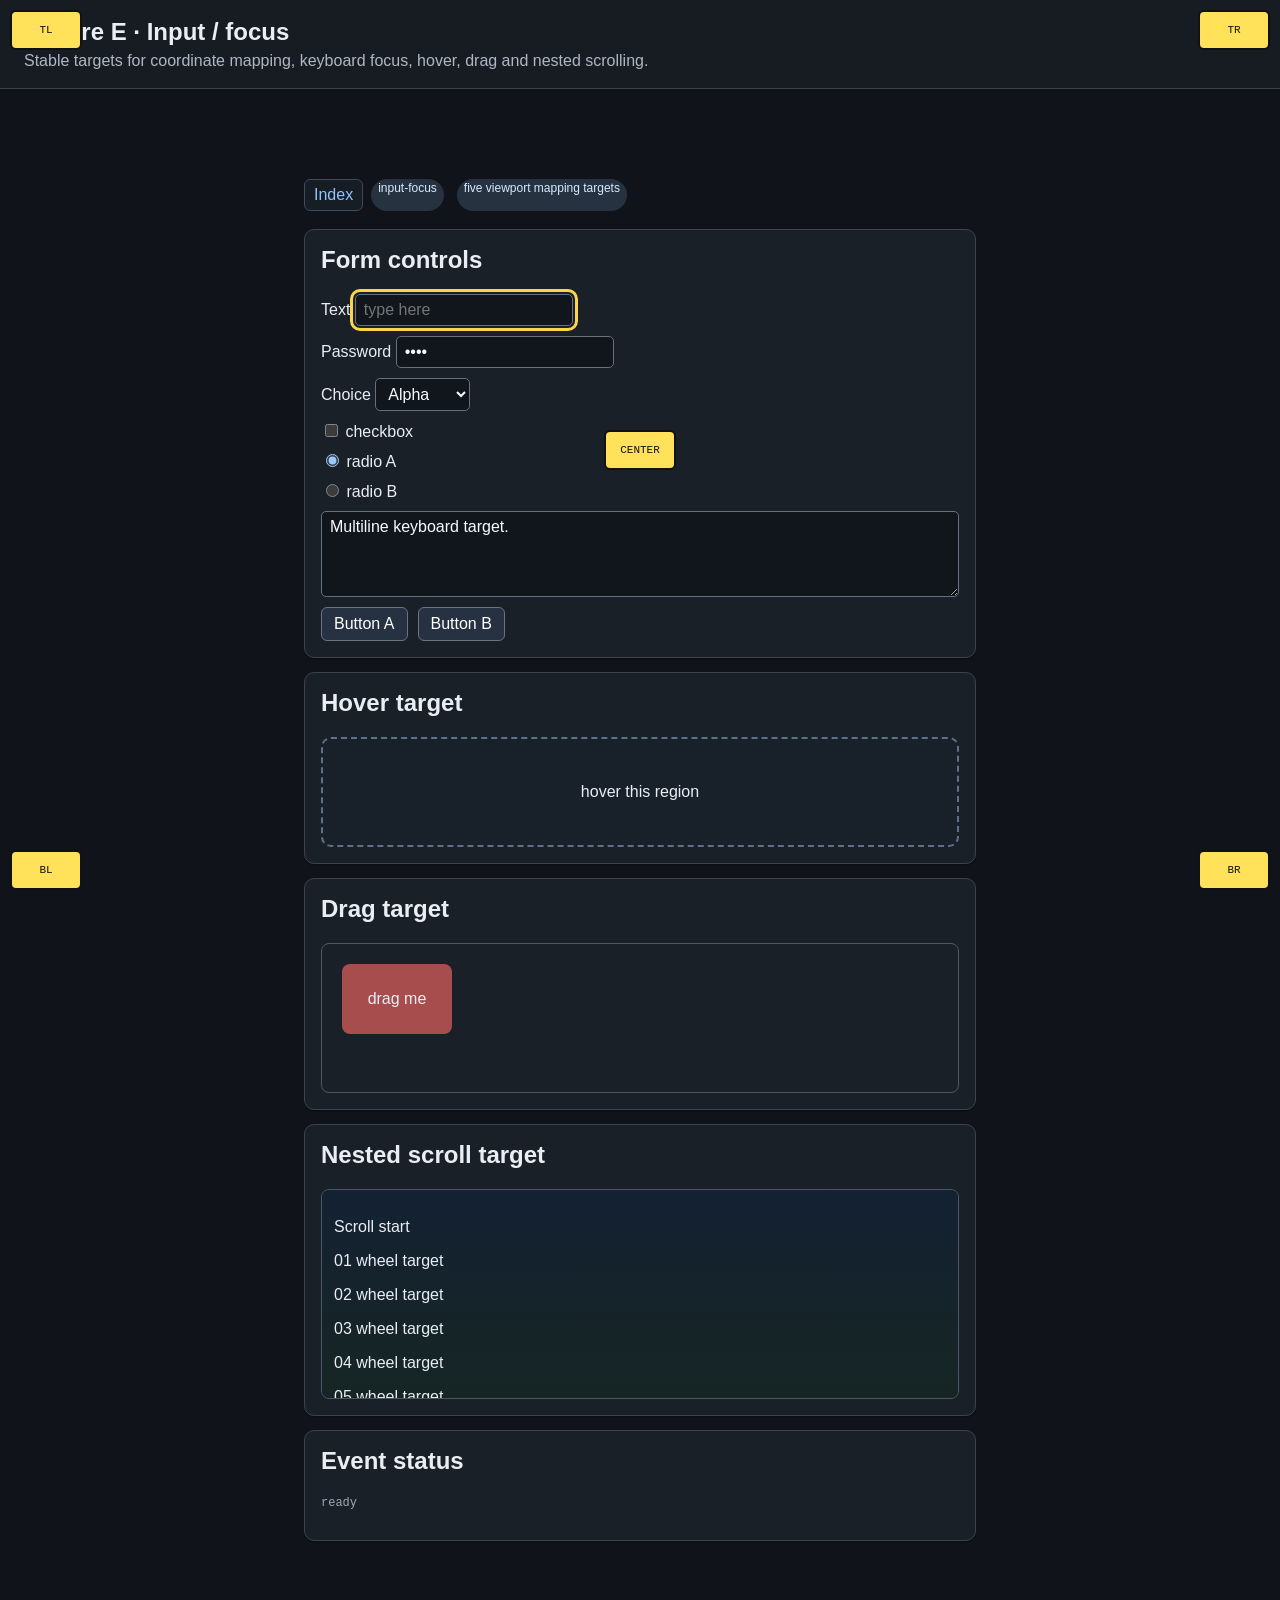
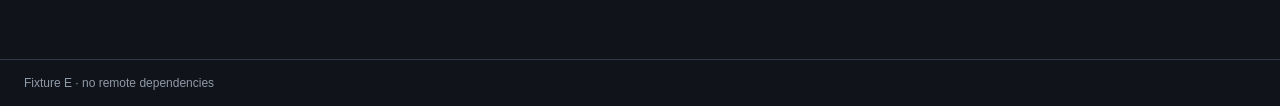
==== fixtures/web/input-focus.html @ 0de4fc61 "Rebase #12: retain keyboard focus handshake and add pointer evidence" ====
<!doctype html>
<html lang="en"><head><meta charset="utf-8"><meta name="viewport" content="width=device-width,initial-scale=1"><title>Fixture E · Input</title><link rel="stylesheet" href="common.css"><script defer src="common.js"></script></head>
<body data-fixture="input-focus">
<button class="mapping-target" id="target-tl" data-target-id="corner-top-left" data-map-x="0" data-map-y="0">TL</button>
<button class="mapping-target" id="target-tr" data-target-id="corner-top-right" data-map-x="1" data-map-y="0">TR</button>
<button class="mapping-target" id="target-center" data-target-id="center" data-map-x="0.5" data-map-y="0.5">CENTER</button>
<button class="mapping-target" id="target-bl" data-target-id="corner-bottom-left" data-map-x="0" data-map-y="1">BL</button>
<button class="mapping-target" id="target-br" data-target-id="corner-bottom-right" data-map-x="1" data-map-y="1">BR</button>
<header><h1>Fixture E · Input / focus</h1><p>Stable targets for coordinate mapping, keyboard focus, hover, drag and nested scrolling.</p></header><main class="input-panel">
<nav class="fixture-nav"><a href="index.html">Index</a><span class="badge">input-focus</span><span class="badge">five viewport mapping targets</span></nav>
<section class="card"><h2>Form controls</h2><div class="stack"><label>Text <input id="input-text" data-target-id="text-entry" value="" placeholder="type here" autofocus></label><label>Password <input id="input-password" data-target-id="password-entry" type="password" value="1234"></label><label>Choice <select id="input-select" data-target-id="select"><option>Alpha</option><option>Beta</option><option>Gamma</option></select></label><label><input id="input-checkbox" data-target-id="checkbox" type="checkbox"> checkbox</label><label><input id="input-radio-a" data-target-id="radio-a" type="radio" name="radio" checked> radio A</label><label><input id="input-radio-b" data-target-id="radio-b" type="radio" name="radio"> radio B</label><textarea id="input-textarea" data-target-id="textarea" rows="4">Multiline keyboard target.</textarea><div class="row"><button id="input-button-a" data-target-id="button-a">Button A</button><button id="input-button-b" data-target-id="button-b">Button B</button></div></div></section>
<section class="card" style="margin-top:14px"><h2>Hover target</h2><div id="hover-pad" data-target-id="hover-pad" class="hover-pad">hover this region</div></section>
<section class="card" style="margin-top:14px"><h2>Drag target</h2><div id="drag-zone" style="height:150px;border:1px solid #4d5865;border-radius:8px;padding:20px"><div id="drag-pad" data-target-id="drag-pad" class="drag-pad" draggable="true">drag me</div></div></section>
<section class="card" style="margin-top:14px"><h2>Nested scroll target</h2><div id="input-scrollbox" data-target-id="nested-scroll" data-scroll-region="nested" class="scroll-box"><div class="scroll-content"><p id="scroll-start">Scroll start</p><p>01 wheel target</p><p>02 wheel target</p><p>03 wheel target</p><p>04 wheel target</p><p>05 wheel target</p><p>06 wheel target</p><p>07 wheel target</p><p>08 wheel target</p><p>09 wheel target</p><p>10 wheel target</p><p>11 wheel target</p><p>12 wheel target</p><p>13 wheel target</p><p>14 wheel target</p><p>15 wheel target</p><p id="scroll-end">Scroll end</p></div></div></section>
<section class="card" style="margin-top:14px"><h2>Event status</h2><pre id="event-status" data-target-id="event-status" class="meta">ready</pre></section>
</main><footer>Fixture E · no remote dependencies</footer>
<script>
addEventListener('DOMContentLoaded',()=>{const status=document.getElementById('event-status');const text=document.getElementById('input-text');const pointerMarks=new Set();const markPointer=(name)=>{pointerMarks.add(name);location.hash=[...pointerMarks].join('+');};text.focus();const show=(e)=>{const id=e.target.dataset.targetId||e.target.id||e.target.tagName;status.textContent=e.type+' '+id;if(e.type==='focusin'&&e.target.id==='input-text')location.hash='keyboard-focus-ready';if(e.type==='input'&&e.target.id==='input-text')location.hash='keyboard-input-'+encodeURIComponent(e.target.value);if(e.type==='click'&&e.target.classList.contains('mapping-target'))markPointer('pointer-click-'+e.target.dataset.targetId);if(e.type==='pointerover'&&e.target.id==='hover-pad')markPointer('pointer-hover');};for(const type of ['click','focusin','input','change','keydown','keyup','pointerover','pointerdown','pointerup'])document.addEventListener(type,show,true);addEventListener('scroll',()=>{if(scrollY>0)markPointer('pointer-scroll');},{passive:true});const scrollbox=document.getElementById('input-scrollbox');scrollbox.addEventListener('scroll',()=>{if(scrollbox.scrollTop>0)markPointer('pointer-scroll-nested');},{passive:true});const pad=document.getElementById('drag-pad');pad.addEventListener('dragstart',()=>pad.classList.add('dragging'));pad.addEventListener('dragend',()=>pad.classList.remove('dragging'));});
</script></body></html>
---- fixtures/web/common.css ----
html { color-scheme: dark; background:#0b0d10; }
* { box-sizing:border-box; }
body { margin:0; min-height:100vh; font-family:Segoe UI,Arial,sans-serif; background:#10141a; color:#e9eef5; }
a { color:#8ec5ff; }
header { padding:18px 24px; border-bottom:1px solid #39414c; background:#171c23; }
header h1 { margin:0 0 6px; font-size:24px; }
header p { margin:0; color:#aeb8c5; }
main { padding:20px 24px 48px; }
.fixture-grid { display:grid; grid-template-columns:repeat(auto-fit,minmax(220px,1fr)); gap:14px; }
.card { padding:16px; border:1px solid #3a4350; border-radius:10px; background:#1a2028; box-shadow:0 2px 0 rgba(0,0,0,.25); }
.card h2,.card h3 { margin-top:0; }
.meta { font:12px/1.45 Consolas,monospace; color:#9ca8b6; }
.badge { display:inline-block; padding:2px 7px; margin-right:5px; border-radius:999px; background:#273240; color:#d9e8ff; font-size:12px; }
.row { display:flex; flex-wrap:wrap; gap:10px; align-items:center; }
.stack { display:grid; gap:10px; }
button,input,select,textarea { font:inherit; }
button { border:1px solid #6a7482; border-radius:6px; padding:7px 12px; background:#263241; color:#fff; }
button:hover { background:#33465a; }
button:focus-visible,input:focus-visible,select:focus-visible,textarea:focus-visible { outline:3px solid #ffd34e; outline-offset:2px; }
input,select,textarea { border:1px solid #657080; border-radius:5px; padding:6px 8px; background:#11161c; color:#f7fbff; }
fieldset { border:1px solid #485362; border-radius:8px; padding:12px; }
legend { padding:0 6px; color:#c9d7e8; }
.fixture-nav { display:flex; flex-wrap:wrap; gap:8px; margin:0 0 18px; }
.fixture-nav a { padding:6px 9px; border:1px solid #3e4b5d; border-radius:6px; text-decoration:none; background:#161d25; }
.swatch { min-height:70px; border:1px solid rgba(255,255,255,.18); }
.ramp { height:74px; border:1px solid #4a5360; }
.small { font-size:11px; }
.medium { font-size:16px; }
.large { font-size:28px; line-height:1.1; }
.huge { font-size:44px; line-height:1; }
.icon-row svg { width:38px; height:38px; margin-right:10px; vertical-align:middle; }
figure { margin:0; }
figcaption { margin-top:6px; color:#b7c1ce; font-size:13px; }
img.pixel-test { display:block; width:100%; max-width:384px; image-rendering:auto; border:1px solid #4b5561; }
.scroll-box { height:210px; overflow:auto; border:1px solid #4b5666; border-radius:8px; background:#0e1318; }
.scroll-content { min-height:720px; padding:12px; background:linear-gradient(#142133,#17271d 40%,#27171f 75%,#16151f); }
.mapping-target { position:fixed; z-index:20; width:72px; min-height:40px; padding:5px; font:11px Consolas,monospace; background:#ffe25a; color:#111; border:2px solid #111; }
#target-tl { top:10px; left:10px; }
#target-tr { top:10px; right:10px; }
#target-bl { bottom:10px; left:10px; }
#target-br { bottom:10px; right:10px; }
#target-center { top:50%; left:50%; transform:translate(-50%,-50%); }
.input-panel { max-width:720px; margin:70px auto; }
.hover-pad { height:110px; display:grid; place-items:center; border:2px dashed #5f7188; border-radius:10px; background:#18212a; transition:.15s; }
.hover-pad:hover { background:#29435c; border-color:#9acbff; }
.drag-pad { width:110px; height:70px; display:grid; place-items:center; border-radius:8px; background:#a84d4d; user-select:none; cursor:grab; }
.drag-pad.dragging { background:#49a86b; cursor:grabbing; }
.motion-stage { position:relative; height:220px; overflow:hidden; border:1px solid #46515f; border-radius:10px; background:linear-gradient(90deg,#101b2c,#2c1326,#102a23); background-size:200% 100%; animation:bgShift 4s linear infinite; }
.motion-dot { position:absolute; width:34px; height:34px; border-radius:50%; top:92px; left:10px; background:#ffd44c; box-shadow:0 0 18px #ffd44c88; animation:travel 2.8s ease-in-out infinite alternate; }
.motion-bar { position:absolute; bottom:18px; left:0; width:38%; height:18px; background:#65d6ff; animation:bar 1.7s ease-in-out infinite alternate; }
@keyframes travel { to { left:calc(100% - 44px); transform:rotate(360deg); } }
@keyframes bgShift { to { background-position:200% 0; } }
@keyframes bar { to { width:92%; } }
html[data-freeze="true"] * { animation-play-state:paused !important; transition:none !important; }
.checker { background-image:linear-gradient(45deg,#222 25%,transparent 25%),linear-gradient(-45deg,#222 25%,transparent 25%),linear-gradient(45deg,transparent 75%,#222 75%),linear-gradient(-45deg,transparent 75%,#222 75%); background-size:16px 16px; background-position:0 0,0 8px,8px -8px,-8px 0; }
footer { padding:16px 24px; color:#8f9aa8; border-top:1px solid #313946; font-size:12px; }
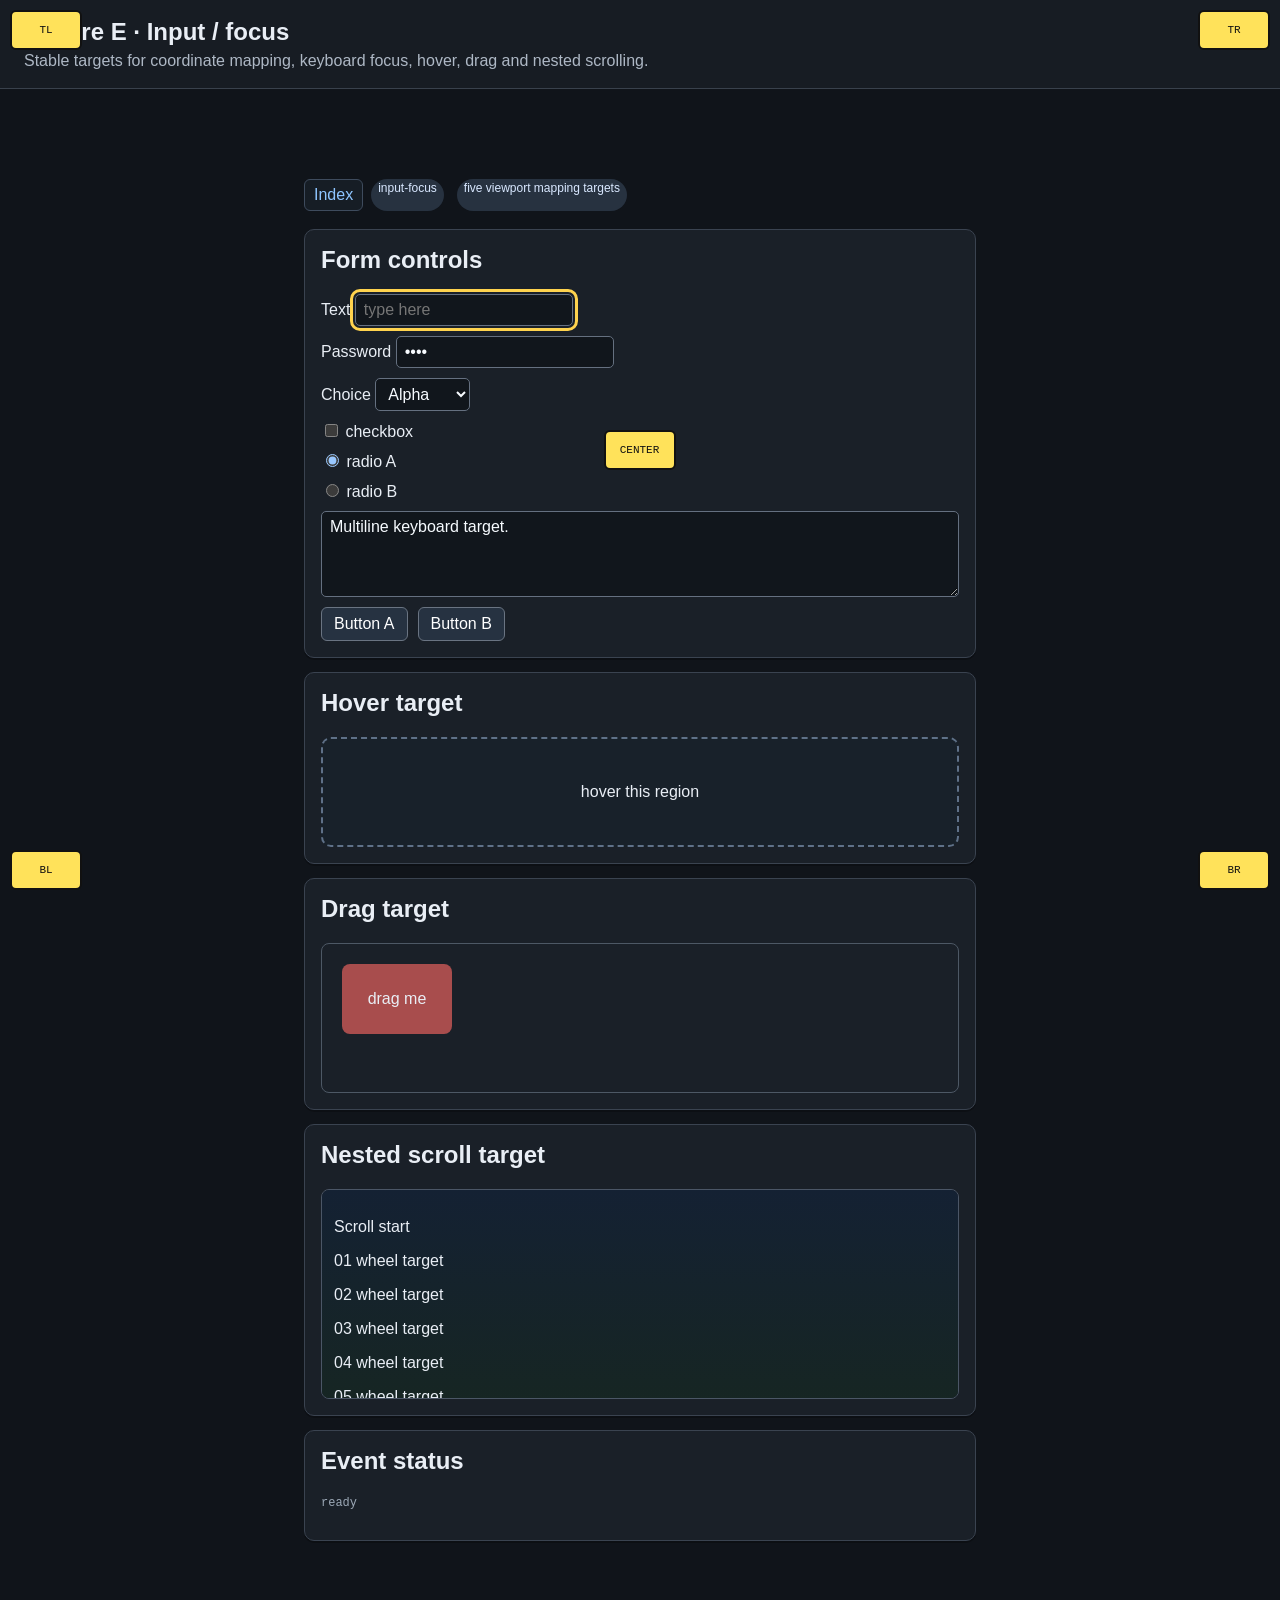
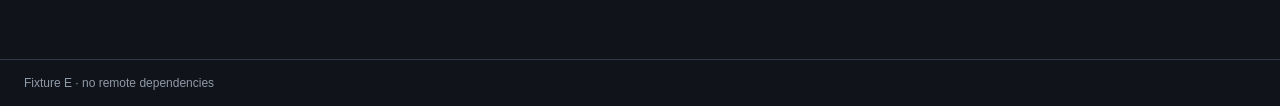
==== commit 41d1e2bb: "Register keyboard focus observer before fixture autofocus" ====
--- a/fixtures/web/input-focus.html
+++ b/fixtures/web/input-focus.html
@@ -15,5 +15,5 @@
 <section class="card" style="margin-top:14px"><h2>Event status</h2><pre id="event-status" data-target-id="event-status" class="meta">ready</pre></section>
 </main><footer>Fixture E · no remote dependencies</footer>
 <script>
-addEventListener('DOMContentLoaded',()=>{const status=document.getElementById('event-status');const text=document.getElementById('input-text');const pointerMarks=new Set();const markPointer=(name)=>{pointerMarks.add(name);location.hash=[...pointerMarks].join('+');};text.focus();const show=(e)=>{const id=e.target.dataset.targetId||e.target.id||e.target.tagName;status.textContent=e.type+' '+id;if(e.type==='focusin'&&e.target.id==='input-text')location.hash='keyboard-focus-ready';if(e.type==='input'&&e.target.id==='input-text')location.hash='keyboard-input-'+encodeURIComponent(e.target.value);if(e.type==='click'&&e.target.classList.contains('mapping-target'))markPointer('pointer-click-'+e.target.dataset.targetId);if(e.type==='pointerover'&&e.target.id==='hover-pad')markPointer('pointer-hover');};for(const type of ['click','focusin','input','change','keydown','keyup','pointerover','pointerdown','pointerup'])document.addEventListener(type,show,true);addEventListener('scroll',()=>{if(scrollY>0)markPointer('pointer-scroll');},{passive:true});const scrollbox=document.getElementById('input-scrollbox');scrollbox.addEventListener('scroll',()=>{if(scrollbox.scrollTop>0)markPointer('pointer-scroll-nested');},{passive:true});const pad=document.getElementById('drag-pad');pad.addEventListener('dragstart',()=>pad.classList.add('dragging'));pad.addEventListener('dragend',()=>pad.classList.remove('dragging'));});
+addEventListener('DOMContentLoaded',()=>{const status=document.getElementById('event-status');const text=document.getElementById('input-text');const show=(e)=>{const id=e.target.dataset.targetId||e.target.id||e.target.tagName;status.textContent=e.type+' '+id;if(e.type==='focusin'&&e.target.id==='input-text')document.title='keyboard-focus-ready';if(e.type==='input'&&e.target.id==='input-text')document.title='keyboard-input-'+e.target.value;};for(const type of ['click','focusin','input','change','keydown','keyup','pointerover','pointerdown','pointerup'])document.addEventListener(type,show,true);text.focus();const pad=document.getElementById('drag-pad');pad.addEventListener('dragstart',()=>pad.classList.add('dragging'));pad.addEventListener('dragend',()=>pad.classList.remove('dragging'));});
 </script></body></html>
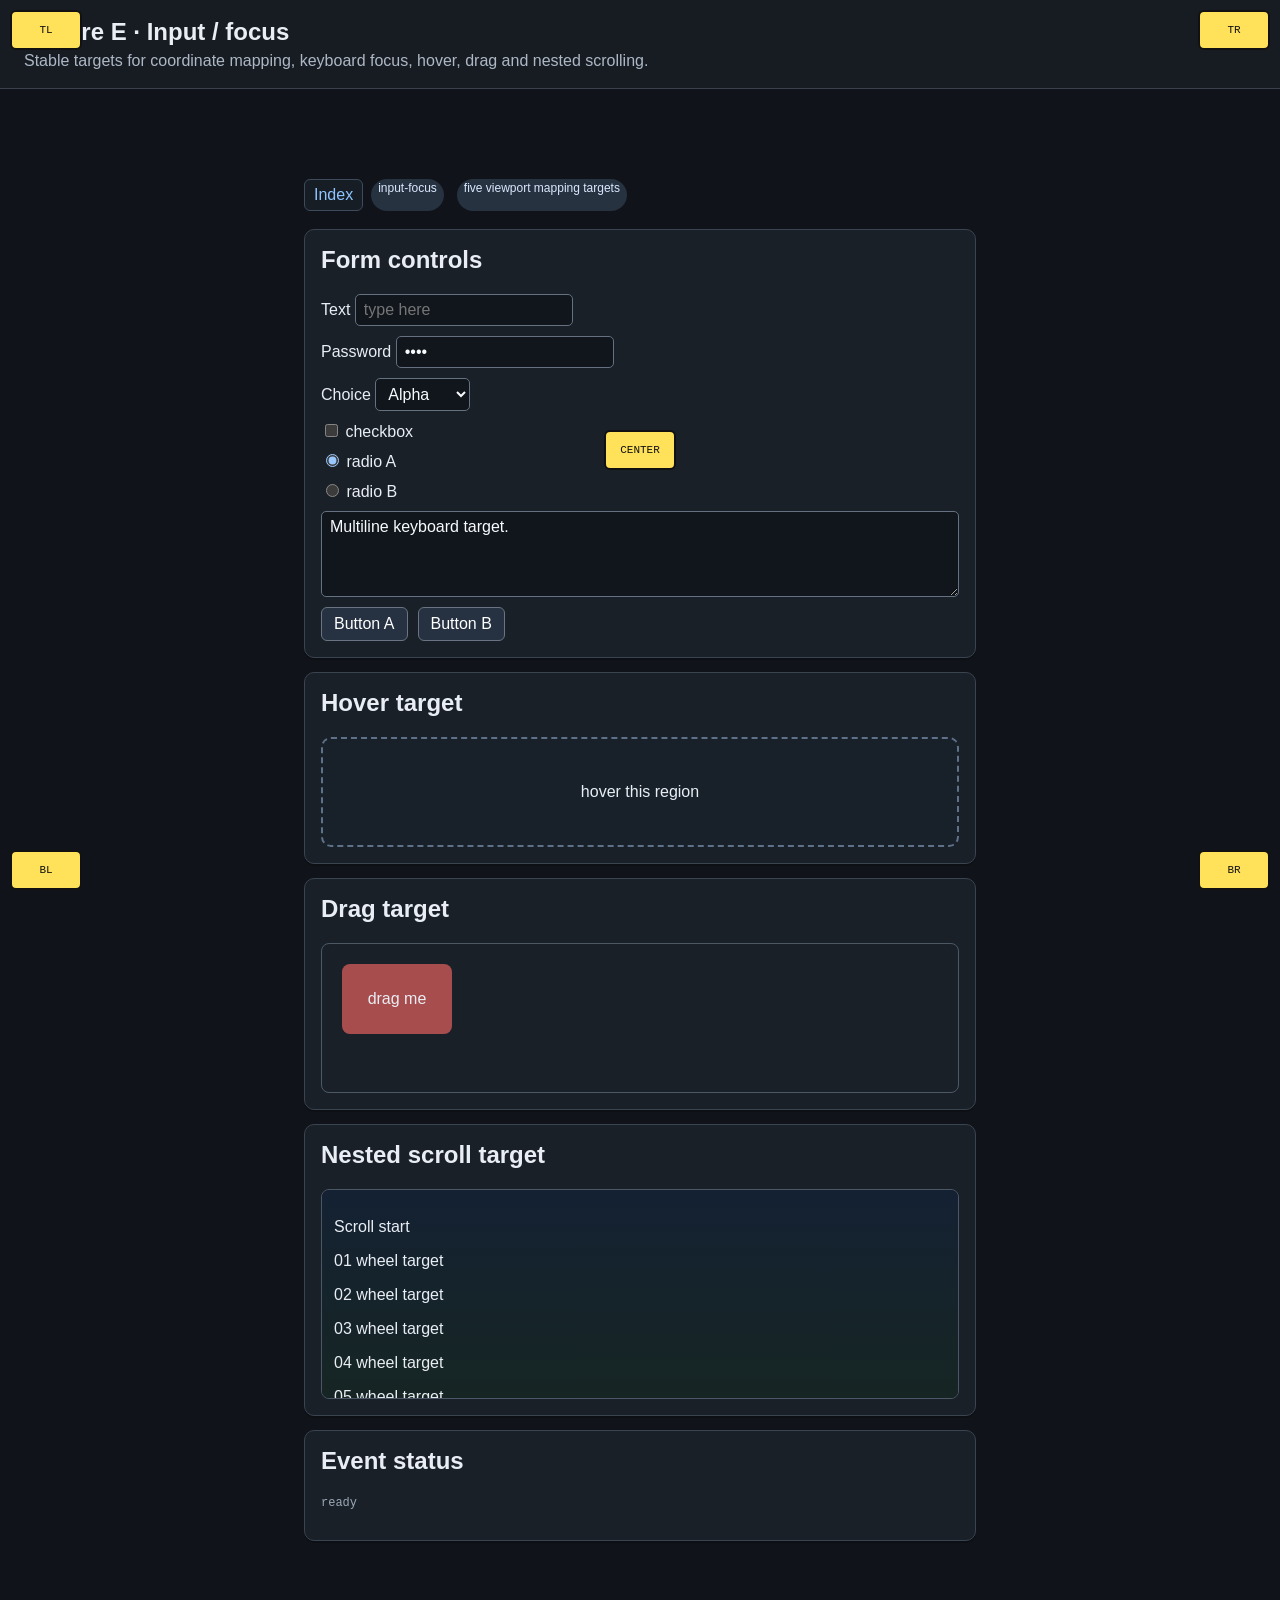
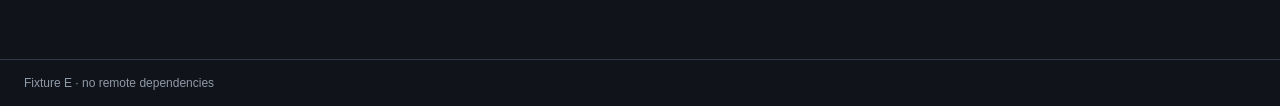
==== commit d025cac7: "Replace transient input titles with durable fixture ledger" ====
--- a/fixtures/web/input-focus.html
+++ b/fixtures/web/input-focus.html
@@ -8,12 +8,92 @@
 <button class="mapping-target" id="target-br" data-target-id="corner-bottom-right" data-map-x="1" data-map-y="1">BR</button>
 <header><h1>Fixture E · Input / focus</h1><p>Stable targets for coordinate mapping, keyboard focus, hover, drag and nested scrolling.</p></header><main class="input-panel">
 <nav class="fixture-nav"><a href="index.html">Index</a><span class="badge">input-focus</span><span class="badge">five viewport mapping targets</span></nav>
-<section class="card"><h2>Form controls</h2><div class="stack"><label>Text <input id="input-text" data-target-id="text-entry" value="" placeholder="type here" autofocus></label><label>Password <input id="input-password" data-target-id="password-entry" type="password" value="1234"></label><label>Choice <select id="input-select" data-target-id="select"><option>Alpha</option><option>Beta</option><option>Gamma</option></select></label><label><input id="input-checkbox" data-target-id="checkbox" type="checkbox"> checkbox</label><label><input id="input-radio-a" data-target-id="radio-a" type="radio" name="radio" checked> radio A</label><label><input id="input-radio-b" data-target-id="radio-b" type="radio" name="radio"> radio B</label><textarea id="input-textarea" data-target-id="textarea" rows="4">Multiline keyboard target.</textarea><div class="row"><button id="input-button-a" data-target-id="button-a">Button A</button><button id="input-button-b" data-target-id="button-b">Button B</button></div></div></section>
+<section class="card"><h2>Form controls</h2><div class="stack"><label>Text <input id="input-text" data-target-id="text-entry" value="" placeholder="type here"></label><label>Password <input id="input-password" data-target-id="password-entry" type="password" value="1234"></label><label>Choice <select id="input-select" data-target-id="select"><option>Alpha</option><option>Beta</option><option>Gamma</option></select></label><label><input id="input-checkbox" data-target-id="checkbox" type="checkbox"> checkbox</label><label><input id="input-radio-a" data-target-id="radio-a" type="radio" name="radio" checked> radio A</label><label><input id="input-radio-b" data-target-id="radio-b" type="radio" name="radio"> radio B</label><textarea id="input-textarea" data-target-id="textarea" rows="4">Multiline keyboard target.</textarea><div class="row"><button id="input-button-a" data-target-id="button-a">Button A</button><button id="input-button-b" data-target-id="button-b">Button B</button></div></div></section>
 <section class="card" style="margin-top:14px"><h2>Hover target</h2><div id="hover-pad" data-target-id="hover-pad" class="hover-pad">hover this region</div></section>
 <section class="card" style="margin-top:14px"><h2>Drag target</h2><div id="drag-zone" style="height:150px;border:1px solid #4d5865;border-radius:8px;padding:20px"><div id="drag-pad" data-target-id="drag-pad" class="drag-pad" draggable="true">drag me</div></div></section>
 <section class="card" style="margin-top:14px"><h2>Nested scroll target</h2><div id="input-scrollbox" data-target-id="nested-scroll" data-scroll-region="nested" class="scroll-box"><div class="scroll-content"><p id="scroll-start">Scroll start</p><p>01 wheel target</p><p>02 wheel target</p><p>03 wheel target</p><p>04 wheel target</p><p>05 wheel target</p><p>06 wheel target</p><p>07 wheel target</p><p>08 wheel target</p><p>09 wheel target</p><p>10 wheel target</p><p>11 wheel target</p><p>12 wheel target</p><p>13 wheel target</p><p>14 wheel target</p><p>15 wheel target</p><p id="scroll-end">Scroll end</p></div></div></section>
 <section class="card" style="margin-top:14px"><h2>Event status</h2><pre id="event-status" data-target-id="event-status" class="meta">ready</pre></section>
 </main><footer>Fixture E · no remote dependencies</footer>
 <script>
-addEventListener('DOMContentLoaded',()=>{const status=document.getElementById('event-status');const text=document.getElementById('input-text');const show=(e)=>{const id=e.target.dataset.targetId||e.target.id||e.target.tagName;status.textContent=e.type+' '+id;if(e.type==='focusin'&&e.target.id==='input-text')document.title='keyboard-focus-ready';if(e.type==='input'&&e.target.id==='input-text')document.title='keyboard-input-'+e.target.value;};for(const type of ['click','focusin','input','change','keydown','keyup','pointerover','pointerdown','pointerup'])document.addEventListener(type,show,true);text.focus();const pad=document.getElementById('drag-pad');pad.addEventListener('dragstart',()=>pad.classList.add('dragging'));pad.addEventListener('dragend',()=>pad.classList.remove('dragging'));});
+addEventListener('DOMContentLoaded',()=>{
+  const status=document.getElementById('event-status');
+  const text=document.getElementById('input-text');
+  const scrollbox=document.getElementById('input-scrollbox');
+  const state={
+    seq:0,readySeq:0,hostReadySeq:0,focusSeq:0,keydownSeq:0,keyupSeq:0,
+    inputSeq:0,pointerSeq:0,clickSeq:0,wheelSeq:0,scrollSeq:0,
+    nestedScrollSeq:0,hostCompleteSeq:0,clickTarget:'',wheelTarget:'',
+    events:[]
+  };
+  const safe=(value)=>String(value??'').replace(/[^A-Za-z0-9_.-]/g,'_');
+  const eventTarget=(event)=>safe(
+    event.target?.dataset?.targetId||event.target?.id||event.target?.tagName||'unknown');
+  const hex=(value)=>Array.from(new TextEncoder().encode(String(value)),
+    byte=>byte.toString(16).padStart(2,'0')).join('');
+  const report=()=>console.info([
+    'ASCIIOMIUM_FIXTURE_V1',
+    'seq='+state.seq,
+    'ready_seq='+state.readySeq,
+    'host_ready_seq='+state.hostReadySeq,
+    'focus_seq='+state.focusSeq,
+    'keydown_seq='+state.keydownSeq,
+    'keyup_seq='+state.keyupSeq,
+    'input_seq='+state.inputSeq,
+    'pointer_seq='+state.pointerSeq,
+    'click_seq='+state.clickSeq,
+    'wheel_seq='+state.wheelSeq,
+    'scroll_seq='+state.scrollSeq,
+    'nested_scroll_seq='+state.nestedScrollSeq,
+    'host_complete_seq='+state.hostCompleteSeq,
+    'scroll_y='+Math.max(0,Math.trunc(scrollY)),
+    'nested_scroll_top='+Math.max(0,Math.trunc(scrollbox.scrollTop)),
+    'active='+safe(document.activeElement?.id||''),
+    'input_hex='+hex(text.value),
+    'click_target='+state.clickTarget,
+    'wheel_target='+state.wheelTarget,
+    'events='+state.events.join(',')
+  ].join('|'));
+  const record=(kind,target)=>{
+    const id=safe(target);
+    const seq=++state.seq;
+    if(kind==='ready')state.readySeq=seq;
+    if(kind==='host-ready')state.hostReadySeq=seq;
+    if(kind==='focusin'&&id==='input-text')state.focusSeq=seq;
+    if(kind==='keydown'&&id==='input-text')state.keydownSeq=seq;
+    if(kind==='keyup'&&id==='input-text')state.keyupSeq=seq;
+    if(kind==='input'&&id==='input-text')state.inputSeq=seq;
+    if(kind.startsWith('pointer'))state.pointerSeq=seq;
+    if(kind==='click'){state.clickSeq=seq;state.clickTarget=id;}
+    if(kind==='wheel'){state.wheelSeq=seq;state.wheelTarget=id;}
+    if(kind==='scroll')state.scrollSeq=seq;
+    if(kind==='nested-scroll')state.nestedScrollSeq=seq;
+    if(kind==='host-complete')state.hostCompleteSeq=seq;
+    state.events.push(seq+':'+kind+':'+id);
+    if(state.events.length>64)state.events.shift();
+    report();
+  };
+  window.ASCIIOMIUM_FIXTURE={
+    snapshot:report,
+    ack:(phase)=>{
+      if(phase==='ready')record('host-ready','host');
+      if(phase==='complete')record('host-complete','host');
+    }
+  };
+  const show=(event)=>{
+    const id=eventTarget(event);
+    status.textContent=event.type+' '+id;
+    record(event.type,id);
+  };
+  for(const type of ['click','focusin','input','change','keydown','keyup',
+                      'pointerover','pointerdown','pointerup','wheel']){
+    document.addEventListener(type,show,true);
+  }
+  addEventListener('scroll',()=>record('scroll','window'),{passive:true});
+  scrollbox.addEventListener('scroll',()=>record('nested-scroll','nested-scroll'),
+                             {passive:true});
+  const pad=document.getElementById('drag-pad');
+  pad.addEventListener('dragstart',()=>pad.classList.add('dragging'));
+  pad.addEventListener('dragend',()=>pad.classList.remove('dragging'));
+  record('ready','fixture');
+});
 </script></body></html>
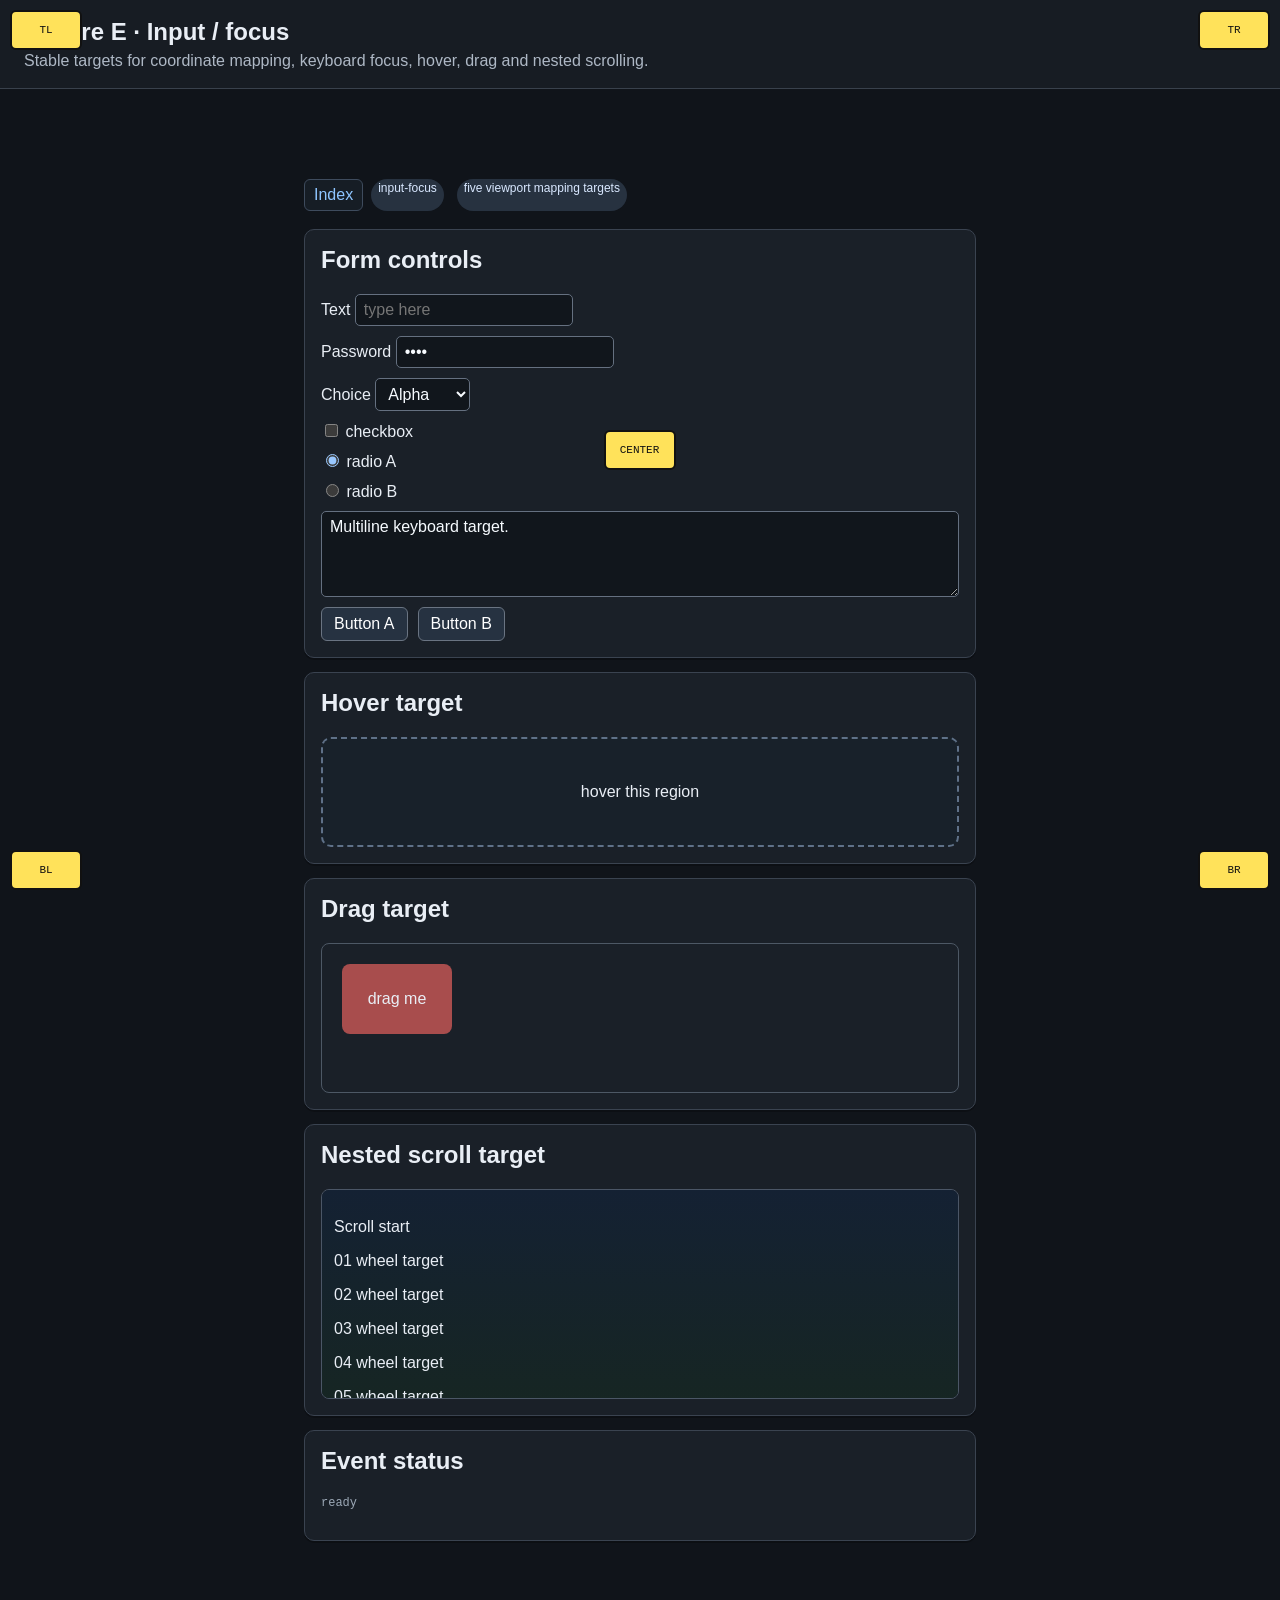
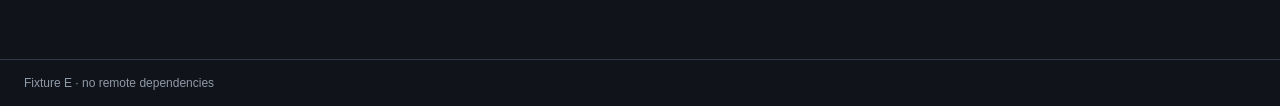
==== commit 44c6c523: "Emit fixture ledger at configured CEF log severity" ====
--- a/fixtures/web/input-focus.html
+++ b/fixtures/web/input-focus.html
@@ -30,7 +30,7 @@
     event.target?.dataset?.targetId||event.target?.id||event.target?.tagName||'unknown');
   const hex=(value)=>Array.from(new TextEncoder().encode(String(value)),
     byte=>byte.toString(16).padStart(2,'0')).join('');
-  const report=()=>console.info([
+  const report=()=>console.warn([
     'ASCIIOMIUM_FIXTURE_V1',
     'seq='+state.seq,
     'ready_seq='+state.readySeq,
